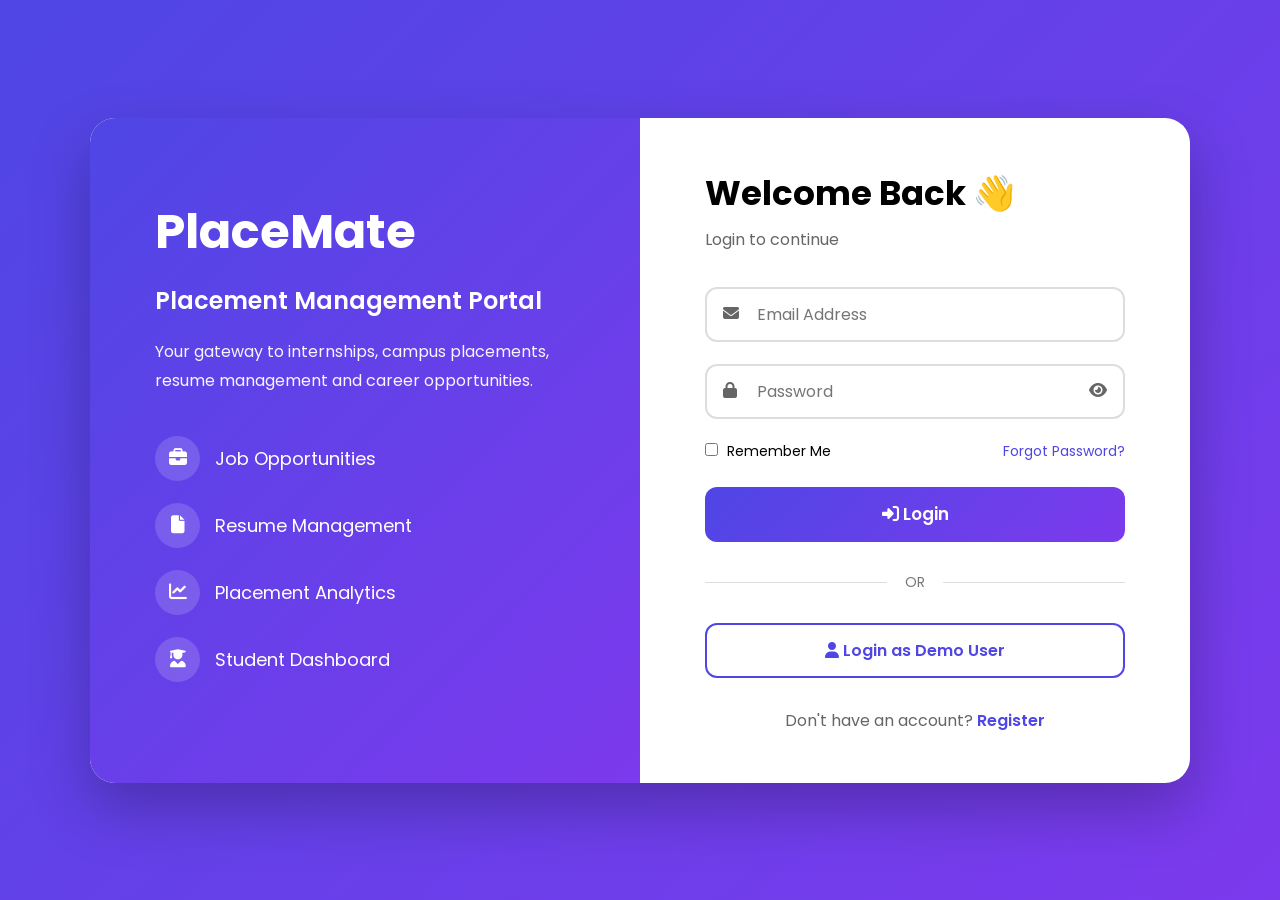
==== applications.html @ 8147e0f6 "Update Website" ====
<!DOCTYPE html>
<html lang="en">

<head>

    <meta charset="UTF-8">

    <meta name="viewport"
          content="width=device-width, initial-scale=1.0">

    <title>PlaceMate | My Applications</title>

    <link rel="stylesheet"
          href="css/applications.css">

    <link rel="stylesheet"
          href="https://cdnjs.cloudflare.com/ajax/libs/font-awesome/6.5.2/css/all.min.css">

</head>

<body>

<!-- ===========================
     Navbar
=========================== -->

<header class="navbar">

    <div class="logo">

        <i class="fa-solid fa-graduation-cap"></i>

        <span>PlaceMate</span>

    </div>

    <nav>

        <a href="dashboard.html">Dashboard</a>

        <a href="companies.html">Companies</a>

        <a href="applications.html" class="active">Applications</a>

        <a href="profile.html">Profile</a>

    </nav>

</header>

<!-- ===========================
     Hero
=========================== -->

<section class="hero">

    <h1>My Applications</h1>

    <p>Track all your placement applications in one place.</p>

</section>

<!-- ===========================
     Statistics
=========================== -->

<section class="stats">

    <div class="stat-card">

        <h2 id="totalApplications">0</h2>

        <span>Total Applied</span>

    </div>

    <div class="stat-card">

        <h2 id="shortlistedCount">0</h2>

        <span>Shortlisted</span>

    </div>

    <div class="stat-card">

        <h2 id="interviewCount">0</h2>

        <span>Interview</span>

    </div>

    <div class="stat-card">

        <h2 id="selectedCount">0</h2>

        <span>Selected</span>

    </div>

</section>

<!-- ===========================
     Filter
=========================== -->

<section class="filter-section">

    <select id="statusFilter">

        <option value="">All Status</option>

        <option>Applied</option>

        <option>Shortlisted</option>

        <option>Interview</option>

        <option>Selected</option>

        <option>Rejected</option>

    </select>

</section>

<!-- ===========================
     Applications List
=========================== -->

<section
        id="applicationsContainer"
        class="applications-grid">

</section>

<!-- ===========================
     Empty State
=========================== -->

<div
    id="emptyState"
    class="empty-state">

    <i class="fa-solid fa-folder-open"></i>

    <h2>No Applications Yet</h2>

    <p>

        Apply to companies from the Companies page.

    </p>

    <a href="companies.html">

        Browse Companies

    </a>

</div>

<!-- ===========================
     Toast
=========================== -->

<div id="toast"></div>

<script src="js/storage.js"></script>

<script src="js/companies.js"></script>
<script src="js/applications.js"></script>

</body>

</html>
---- css/applications.css ----
/* ======================================
   Google Font
====================================== */

@import url('https://fonts.googleapis.com/css2?family=Poppins:wght@300;400;500;600;700;800&display=swap');

/* ======================================
   Reset
====================================== */

*{
    margin:0;
    padding:0;
    box-sizing:border-box;
    font-family:'Poppins',sans-serif;
}

body{

    background:#f5f7fb;

    color:#222;

}

/* ======================================
   Navbar
====================================== */

.navbar{

    display:flex;

    justify-content:space-between;

    align-items:center;

    padding:20px 8%;

    background:#fff;

    box-shadow:0 5px 20px rgba(0,0,0,.08);

    position:sticky;

    top:0;

    z-index:1000;

}

.logo{

    display:flex;

    align-items:center;

    gap:10px;

    font-size:24px;

    font-weight:700;

    color:#4f46e5;

}

.logo i{

    font-size:28px;

}

nav{

    display:flex;

    gap:30px;

}

nav a{

    text-decoration:none;

    color:#555;

    font-weight:500;

    transition:.3s;

}

nav a:hover,
nav .active{

    color:#4f46e5;

}

/* ======================================
   Hero
====================================== */

.hero{

    text-align:center;

    padding:60px 20px;

}

.hero h1{

    font-size:42px;

    margin-bottom:12px;

}

.hero p{

    color:#666;

}

/* ======================================
   Statistics
====================================== */

.stats{

    width:85%;

    margin:auto;

    display:grid;

    grid-template-columns:repeat(auto-fit,minmax(220px,1fr));

    gap:25px;

    margin-bottom:45px;

}

.stat-card{

    background:#fff;

    padding:30px;

    border-radius:18px;

    text-align:center;

    box-shadow:0 10px 25px rgba(0,0,0,.08);

}

.stat-card h2{

    color:#4f46e5;

    font-size:38px;

    margin-bottom:8px;

}

/* ======================================
   Filter
====================================== */

.filter-section{

    width:85%;

    margin:auto;

    margin-bottom:35px;

}

.filter-section select{

    width:260px;

    padding:14px;

    border:2px solid #ddd;

    border-radius:12px;

    outline:none;

    font-size:15px;

}

.filter-section select:focus{

    border-color:#4f46e5;

}

/* ======================================
   Grid
====================================== */

.applications-grid{

    width:85%;

    margin:auto;

    display:grid;

    grid-template-columns:repeat(auto-fit,minmax(350px,1fr));

    gap:25px;

    padding-bottom:60px;

}

/* ======================================
   Card
====================================== */

.application-card{

    background:#fff;

    border-radius:20px;

    padding:25px;

    box-shadow:0 12px 30px rgba(0,0,0,.08);

    transition:.35s;

}

.application-card:hover{

    transform:translateY(-6px);

    box-shadow:0 20px 35px rgba(79,70,229,.15);

}

.company-top{

    display:flex;

    align-items:center;

    gap:18px;

}

.company-top img{

    width:65px;

    height:65px;

    object-fit:contain;

}

.company-name{

    font-size:22px;

    font-weight:700;

}

.role{

    color:#777;

    margin-top:5px;

}

.info{

    margin-top:20px;

    display:grid;

    gap:10px;

}

.info p{

    color:#555;

}

/* ======================================
   Status Badge
====================================== */

.status{

    display:inline-block;

    margin-top:20px;

    padding:10px 18px;

    border-radius:25px;

    color:#fff;

    font-size:14px;

    font-weight:600;

}

.applied{

    background:#3b82f6;

}

.shortlisted{

    background:#f59e0b;

}

.interview{

    background:#8b5cf6;

}

.selected{

    background:#16a34a;

}

.rejected{

    background:#dc2626;

}

/* ======================================
   Buttons
====================================== */

.card-buttons{

    margin-top:25px;

    display:flex;

    gap:15px;

}

.view-btn,
.withdraw-btn{

    flex:1;

    padding:12px;

    border:none;

    border-radius:10px;

    cursor:pointer;

    font-weight:600;

    transition:.3s;

}

.view-btn{

    background:#4f46e5;

    color:#fff;

}

.withdraw-btn{

    background:#ef4444;

    color:#fff;

}

.view-btn:hover{

    background:#3730a3;

}

.withdraw-btn:hover{

    background:#b91c1c;

}

/* ======================================
   Empty State
====================================== */

.empty-state{

    display:none;

    text-align:center;

    padding:80px 20px;

}

.empty-state i{

    font-size:80px;

    color:#4f46e5;

    margin-bottom:20px;

}

.empty-state h2{

    margin-bottom:15px;

}

.empty-state p{

    color:#666;

    margin-bottom:25px;

}

.empty-state a{

    display:inline-block;

    background:#4f46e5;

    color:#fff;

    text-decoration:none;

    padding:14px 25px;

    border-radius:10px;

}

/* ======================================
   Toast
====================================== */

#toast{

    position:fixed;

    bottom:25px;

    right:25px;

    background:#16a34a;

    color:#fff;

    padding:16px 22px;

    border-radius:10px;

    opacity:0;

    transition:.3s;

}

#toast.show{

    opacity:1;

}

/* ======================================
   Responsive
====================================== */

@media(max-width:768px){

    .navbar{

        flex-direction:column;

        gap:18px;

    }

    nav{

        flex-wrap:wrap;

        justify-content:center;

    }

    .stats{

        width:95%;

    }

    .applications-grid{

        width:95%;

    }

    .filter-section{

        width:95%;

    }

    .hero h1{

        font-size:32px;

    }

}
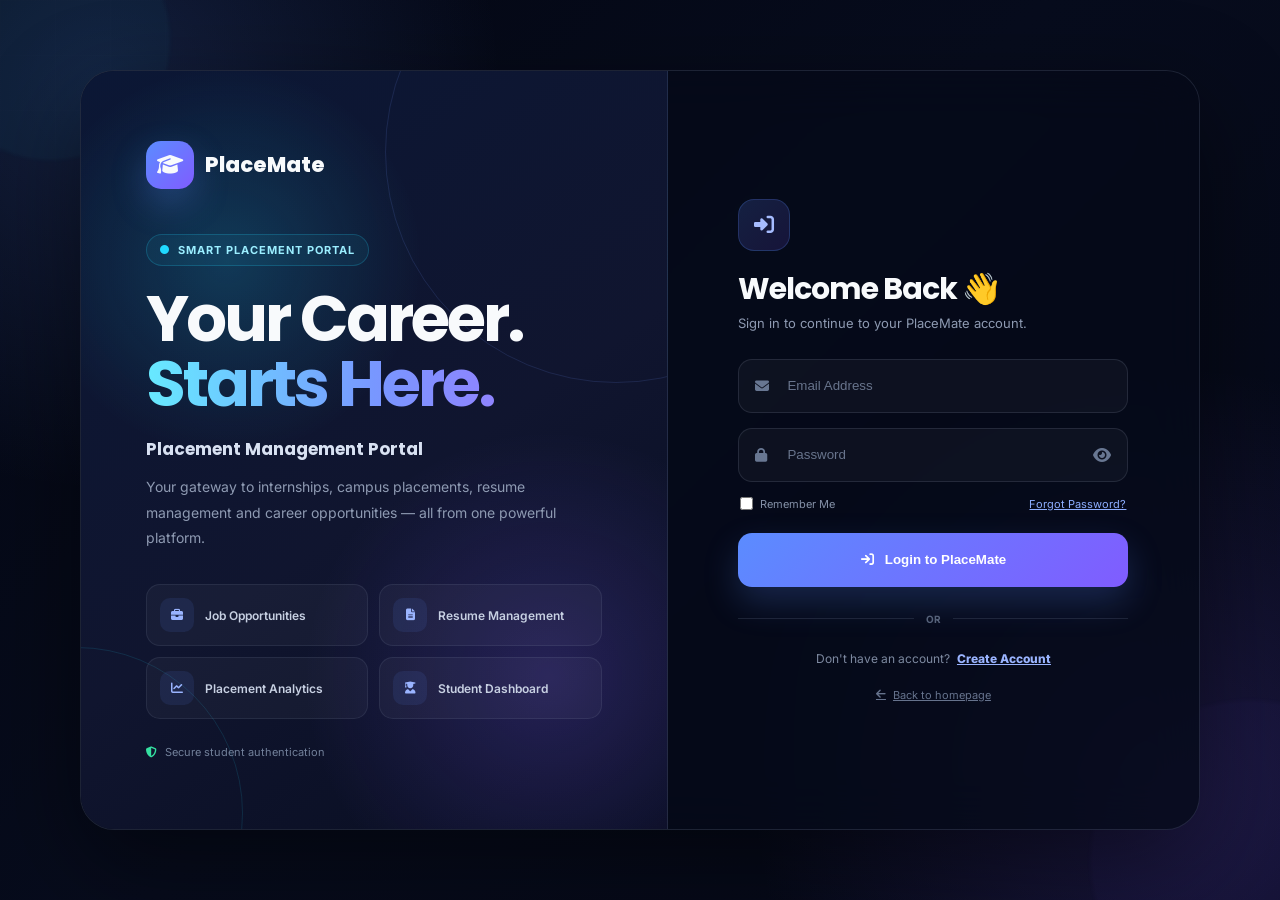
==== commit acc2ce99: "Update Website" ====
--- a/applications.html
+++ b/applications.html
@@ -16,13 +16,1012 @@
     <link rel="stylesheet"
           href="https://cdnjs.cloudflare.com/ajax/libs/font-awesome/6.5.2/css/all.min.css">
 
+    <style>
+
+        /* =========================================================
+           PLACEMATE PREMIUM APPLICATIONS
+           ========================================================= */
+
+        :root {
+            --bg: #050816;
+            --bg-soft: #090d20;
+
+            --card: rgba(15, 21, 47, 0.76);
+            --card-hover: rgba(20, 28, 60, 0.9);
+
+            --border: rgba(255, 255, 255, 0.09);
+
+            --blue: #5b8cff;
+            --cyan: #20d9ff;
+            --purple: #805cff;
+            --pink: #c15cff;
+
+            --green: #42e6a4;
+            --yellow: #ffd15c;
+            --red: #ff647c;
+
+            --text: #f5f7ff;
+            --muted: #98a3c5;
+
+            --radius: 24px;
+        }
+
+        * {
+            margin: 0;
+            padding: 0;
+            box-sizing: border-box;
+        }
+
+        html {
+            scroll-behavior: smooth;
+        }
+
+        body {
+            min-height: 100vh;
+
+            font-family:
+                Inter,
+                "Segoe UI",
+                Arial,
+                sans-serif;
+
+            color: var(--text);
+
+            background:
+                radial-gradient(
+                    circle at 8% 5%,
+                    rgba(91, 140, 255, 0.16),
+                    transparent 28%
+                ),
+                radial-gradient(
+                    circle at 92% 10%,
+                    rgba(128, 92, 255, 0.15),
+                    transparent 30%
+                ),
+                radial-gradient(
+                    circle at 50% 100%,
+                    rgba(32, 217, 255, 0.07),
+                    transparent 35%
+                ),
+                var(--bg);
+
+            overflow-x: hidden;
+        }
+
+        /* =========================================================
+           BACKGROUND GRID
+           ========================================================= */
+
+        body::before {
+            content: "";
+
+            position: fixed;
+            inset: 0;
+
+            pointer-events: none;
+
+            opacity: 0.22;
+
+            background-image:
+                linear-gradient(
+                    rgba(255,255,255,0.025) 1px,
+                    transparent 1px
+                ),
+                linear-gradient(
+                    90deg,
+                    rgba(255,255,255,0.025) 1px,
+                    transparent 1px
+                );
+
+            background-size: 45px 45px;
+
+            mask-image:
+                linear-gradient(
+                    to bottom,
+                    black,
+                    transparent 90%
+                );
+
+            z-index: -2;
+        }
+
+        body::after {
+            content: "";
+
+            position: fixed;
+
+            width: 430px;
+            height: 430px;
+
+            left: 50%;
+            top: 45%;
+
+            transform: translate(-50%, -50%);
+
+            border-radius: 50%;
+
+            background:
+                rgba(91, 140, 255, 0.07);
+
+            filter: blur(110px);
+
+            pointer-events: none;
+
+            z-index: -3;
+        }
+
+        a {
+            text-decoration: none;
+            color: inherit;
+        }
+
+        /* =========================================================
+           NAVBAR
+           ========================================================= */
+
+        .navbar {
+            width: min(1200px, calc(100% - 30px));
+
+            min-height: 74px;
+
+            margin: 18px auto 0;
+
+            padding: 11px 18px 11px 22px;
+
+            display: flex;
+
+            align-items: center;
+
+            justify-content: space-between;
+
+            gap: 20px;
+
+            position: sticky;
+
+            top: 15px;
+
+            z-index: 100;
+
+            border:
+                1px solid var(--border);
+
+            border-radius: 20px;
+
+            background:
+                rgba(8, 12, 30, 0.78);
+
+            backdrop-filter: blur(22px);
+            -webkit-backdrop-filter: blur(22px);
+
+            box-shadow:
+                0 20px 65px rgba(0,0,0,0.28),
+                inset 0 1px rgba(255,255,255,0.04);
+        }
+
+        .logo {
+            display: flex;
+
+            align-items: center;
+
+            gap: 11px;
+
+            font-size: 20px;
+
+            font-weight: 850;
+
+            letter-spacing: -0.5px;
+
+            white-space: nowrap;
+        }
+
+        .logo i {
+            width: 42px;
+            height: 42px;
+
+            display: grid;
+
+            place-items: center;
+
+            border-radius: 13px;
+
+            color: white;
+
+            background:
+                linear-gradient(
+                    135deg,
+                    var(--blue),
+                    var(--purple)
+                );
+
+            box-shadow:
+                0 9px 28px rgba(91,140,255,0.3);
+        }
+
+        .navbar nav {
+            display: flex;
+
+            align-items: center;
+
+            gap: 5px;
+
+            overflow-x: auto;
+
+            scrollbar-width: none;
+        }
+
+        .navbar nav::-webkit-scrollbar {
+            display: none;
+        }
+
+        .navbar nav a {
+            display: flex;
+
+            align-items: center;
+
+            gap: 7px;
+
+            padding: 10px 13px;
+
+            border-radius: 11px;
+
+            color: #9fa9c9;
+
+            font-size: 12px;
+
+            font-weight: 700;
+
+            white-space: nowrap;
+
+            transition: 0.3s ease;
+        }
+
+        .navbar nav a:hover {
+            color: white;
+
+            background:
+                rgba(255,255,255,0.055);
+        }
+
+        .navbar nav a.active {
+            color: white;
+
+            background:
+                linear-gradient(
+                    135deg,
+                    rgba(91,140,255,0.2),
+                    rgba(128,92,255,0.17)
+                );
+
+            border:
+                1px solid rgba(91,140,255,0.2);
+        }
+
+        .navbar nav a.active::after {
+            content: "";
+
+            width: 5px;
+            height: 5px;
+
+            border-radius: 50%;
+
+            background: var(--cyan);
+
+            box-shadow:
+                0 0 10px var(--cyan);
+        }
+
+        /* =========================================================
+           HERO
+           ========================================================= */
+
+        .hero {
+            width: min(1050px, calc(100% - 30px));
+
+            margin: 78px auto 42px;
+
+            text-align: center;
+        }
+
+        .hero::before {
+            content: "✦  APPLICATION TRACKER  ✦";
+
+            display: inline-flex;
+
+            align-items: center;
+            justify-content: center;
+
+            padding: 8px 15px;
+
+            margin-bottom: 19px;
+
+            border:
+                1px solid rgba(91,140,255,0.2);
+
+            border-radius: 100px;
+
+            color: #adbcff;
+
+            background:
+                rgba(91,140,255,0.08);
+
+            font-size: 10px;
+
+            font-weight: 850;
+
+            letter-spacing: 1.8px;
+        }
+
+        .hero h1 {
+            font-size:
+                clamp(40px, 6vw, 67px);
+
+            line-height: 1.04;
+
+            letter-spacing: -2.8px;
+
+            margin-bottom: 15px;
+
+            background:
+                linear-gradient(
+                    100deg,
+                    #ffffff 10%,
+                    #8fb5ff 45%,
+                    #b184ff 75%,
+                    #55ddff
+                );
+
+            -webkit-background-clip: text;
+            background-clip: text;
+
+            color: transparent;
+        }
+
+        .hero p {
+            color: var(--muted);
+
+            font-size: 15px;
+
+            line-height: 1.7;
+        }
+
+        /* =========================================================
+           STATISTICS
+           ========================================================= */
+
+        .stats {
+            width: min(1100px, calc(100% - 30px));
+
+            margin: 0 auto 28px;
+
+            display: grid;
+
+            grid-template-columns:
+                repeat(4, 1fr);
+
+            gap: 15px;
+        }
+
+        .stat-card {
+            position: relative;
+
+            overflow: hidden;
+
+            padding: 22px 18px;
+
+            border:
+                1px solid var(--border);
+
+            border-radius: 20px;
+
+            background:
+                linear-gradient(
+                    145deg,
+                    rgba(19,27,57,0.76),
+                    rgba(8,12,30,0.8)
+                );
+
+            backdrop-filter: blur(18px);
+
+            box-shadow:
+                0 20px 55px rgba(0,0,0,0.2),
+                inset 0 1px rgba(255,255,255,0.035);
+
+            text-align: center;
+
+            transition: 0.35s ease;
+        }
+
+        .stat-card::before {
+            content: "";
+
+            position: absolute;
+
+            width: 120px;
+            height: 120px;
+
+            top: -65px;
+            right: -45px;
+
+            border-radius: 50%;
+
+            background:
+                rgba(91,140,255,0.1);
+
+            filter: blur(25px);
+        }
+
+        .stat-card:hover {
+            transform: translateY(-6px);
+
+            border-color:
+                rgba(91,140,255,0.28);
+
+            box-shadow:
+                0 28px 70px rgba(0,0,0,0.32);
+        }
+
+        .stat-card h2 {
+            position: relative;
+
+            margin-bottom: 6px;
+
+            font-size: 29px;
+
+            letter-spacing: -1px;
+
+            background:
+                linear-gradient(
+                    135deg,
+                    white,
+                    #82a8ff
+                );
+
+            -webkit-background-clip: text;
+            background-clip: text;
+
+            color: transparent;
+        }
+
+        .stat-card span {
+            color: #7e89aa;
+
+            font-size: 11px;
+
+            font-weight: 750;
+
+            text-transform: uppercase;
+
+            letter-spacing: 0.7px;
+        }
+
+        /* Individual stat accents */
+
+        .stat-card:nth-child(2) h2 {
+            background:
+                linear-gradient(
+                    135deg,
+                    #fff,
+                    var(--cyan)
+                );
+
+            -webkit-background-clip: text;
+            background-clip: text;
+            color: transparent;
+        }
+
+        .stat-card:nth-child(3) h2 {
+            background:
+                linear-gradient(
+                    135deg,
+                    #fff,
+                    var(--purple)
+                );
+
+            -webkit-background-clip: text;
+            background-clip: text;
+            color: transparent;
+        }
+
+        .stat-card:nth-child(4) h2 {
+            background:
+                linear-gradient(
+                    135deg,
+                    #fff,
+                    var(--green)
+                );
+
+            -webkit-background-clip: text;
+            background-clip: text;
+            color: transparent;
+        }
+
+        /* =========================================================
+           FILTER
+           ========================================================= */
+
+        .filter-section {
+            width: min(1100px, calc(100% - 30px));
+
+            margin: 0 auto 25px;
+
+            display: flex;
+
+            justify-content: flex-end;
+        }
+
+        #statusFilter {
+            width: 220px;
+
+            height: 48px;
+
+            padding:
+                0 40px 0 15px;
+
+            color: #cbd4ef;
+
+            background:
+                rgba(12,18,42,0.76);
+
+            border:
+                1px solid rgba(255,255,255,0.08);
+
+            border-radius: 13px;
+
+            outline: none;
+
+            font-size: 12px;
+
+            font-weight: 700;
+
+            cursor: pointer;
+
+            appearance: none;
+
+            background-image:
+                linear-gradient(
+                    45deg,
+                    transparent 50%,
+                    #7885a8 50%
+                ),
+                linear-gradient(
+                    135deg,
+                    #7885a8 50%,
+                    transparent 50%
+                );
+
+            background-position:
+                calc(100% - 17px) 20px,
+                calc(100% - 12px) 20px;
+
+            background-size:
+                5px 5px,
+                5px 5px;
+
+            background-repeat: no-repeat;
+
+            transition: 0.25s ease;
+        }
+
+        #statusFilter:hover,
+        #statusFilter:focus {
+            border-color:
+                rgba(91,140,255,0.4);
+
+            box-shadow:
+                0 0 0 4px rgba(91,140,255,0.06);
+        }
+
+        #statusFilter option {
+            color: #111;
+            background: white;
+        }
+
+        /* =========================================================
+           APPLICATION GRID
+           ========================================================= */
+
+        .applications-grid {
+            width: min(1100px, calc(100% - 30px));
+
+            margin: auto;
+
+            display: grid;
+
+            grid-template-columns:
+                repeat(2, minmax(0, 1fr));
+
+            gap: 18px;
+
+            padding-bottom: 35px;
+        }
+
+        /* =========================================================
+           DYNAMIC APPLICATION CARDS
+           ========================================================= */
+
+        .applications-grid > * {
+            position: relative;
+
+            overflow: hidden;
+
+            padding: 23px;
+
+            min-height: 210px;
+
+            border:
+                1px solid var(--border);
+
+            border-radius: 22px;
+
+            background:
+                linear-gradient(
+                    145deg,
+                    rgba(19,27,57,0.78),
+                    rgba(8,12,30,0.82)
+                );
+
+            backdrop-filter: blur(18px);
+
+            box-shadow:
+                0 20px 55px rgba(0,0,0,0.23),
+                inset 0 1px rgba(255,255,255,0.035);
+
+            transition:
+                transform 0.35s ease,
+                border-color 0.35s ease,
+                box-shadow 0.35s ease;
+        }
+
+        .applications-grid > *::before {
+            content: "";
+
+            position: absolute;
+
+            width: 160px;
+            height: 160px;
+
+            top: -75px;
+            right: -60px;
+
+            border-radius: 50%;
+
+            background:
+                rgba(91,140,255,0.1);
+
+            filter: blur(30px);
+
+            pointer-events: none;
+        }
+
+        .applications-grid > *:hover {
+            transform: translateY(-6px);
+
+            border-color:
+                rgba(91,140,255,0.3);
+
+            box-shadow:
+                0 30px 70px rgba(0,0,0,0.35);
+        }
+
+        .applications-grid h2,
+        .applications-grid h3,
+        .applications-grid h4 {
+            color: white;
+        }
+
+        .applications-grid p {
+            color: var(--muted);
+
+            line-height: 1.65;
+
+            font-size: 12px;
+        }
+
+        /* Common dynamic status badges */
+
+        .applications-grid .status,
+        .applications-grid [class*="status"] {
+            border-radius: 100px;
+        }
+
+        /* =========================================================
+           EMPTY STATE
+           ========================================================= */
+
+        .empty-state {
+            width: min(600px, calc(100% - 30px));
+
+            margin: 10px auto 80px;
+
+            padding: 50px 25px;
+
+            text-align: center;
+
+            border:
+                1px dashed rgba(255,255,255,0.12);
+
+            border-radius: 25px;
+
+            background:
+                rgba(12,18,42,0.5);
+
+            backdrop-filter: blur(15px);
+
+            box-shadow:
+                inset 0 1px rgba(255,255,255,0.03);
+        }
+
+        .empty-state i {
+            width: 75px;
+            height: 75px;
+
+            display: grid;
+
+            place-items: center;
+
+            margin: 0 auto 20px;
+
+            border-radius: 22px;
+
+            color: #7fa5ff;
+
+            background:
+                rgba(91,140,255,0.09);
+
+            border:
+                1px solid rgba(91,140,255,0.15);
+
+            font-size: 27px;
+        }
+
+        .empty-state h2 {
+            margin-bottom: 9px;
+
+            color: white;
+
+            font-size: 23px;
+
+            letter-spacing: -0.5px;
+        }
+
+        .empty-state p {
+            margin-bottom: 23px;
+
+            color: var(--muted);
+
+            font-size: 13px;
+        }
+
+        .empty-state a {
+            display: inline-flex;
+
+            align-items: center;
+
+            justify-content: center;
+
+            gap: 8px;
+
+            padding: 12px 19px;
+
+            border-radius: 12px;
+
+            color: white;
+
+            background:
+                linear-gradient(
+                    135deg,
+                    var(--blue),
+                    var(--purple)
+                );
+
+            font-size: 12px;
+
+            font-weight: 800;
+
+            box-shadow:
+                0 12px 30px rgba(91,140,255,0.2);
+
+            transition: 0.3s ease;
+        }
+
+        .empty-state a:hover {
+            transform: translateY(-3px);
+
+            box-shadow:
+                0 18px 40px rgba(91,140,255,0.3);
+        }
+
+        .empty-state a::after {
+            content: "→";
+
+            font-size: 16px;
+        }
+
+        /* =========================================================
+           TOAST
+           ========================================================= */
+
+        #toast {
+            position: fixed;
+
+            right: 22px;
+            bottom: 22px;
+
+            min-width: 250px;
+
+            padding: 14px 17px;
+
+            color: white;
+
+            border:
+                1px solid rgba(91,140,255,0.25);
+
+            border-radius: 14px;
+
+            background:
+                rgba(10,16,38,0.94);
+
+            backdrop-filter: blur(18px);
+
+            box-shadow:
+                0 20px 60px rgba(0,0,0,0.45);
+
+            z-index: 2000;
+
+            font-size: 12px;
+        }
+
+        /* =========================================================
+           RESPONSIVE
+           ========================================================= */
+
+        @media (max-width: 900px) {
+
+            .stats {
+                grid-template-columns:
+                    repeat(2, 1fr);
+            }
+
+            .applications-grid {
+                grid-template-columns:
+                    1fr;
+            }
+        }
+
+        @media (max-width: 700px) {
+
+            .navbar {
+                width:
+                    calc(100% - 18px);
+
+                flex-direction: column;
+
+                align-items: stretch;
+
+                padding: 12px;
+
+                border-radius: 17px;
+            }
+
+            .logo {
+                justify-content: center;
+            }
+
+            .navbar nav {
+                justify-content: center;
+            }
+
+            .hero {
+                margin-top: 55px;
+            }
+
+            .filter-section {
+                justify-content: stretch;
+            }
+
+            #statusFilter {
+                width: 100%;
+            }
+        }
+
+        @media (max-width: 480px) {
+
+            .hero,
+            .stats,
+            .filter-section,
+            .applications-grid {
+                width:
+                    calc(100% - 20px);
+            }
+
+            .hero h1 {
+                font-size: 40px;
+
+                letter-spacing: -2px;
+            }
+
+            .hero p {
+                font-size: 13px;
+            }
+
+            .stats {
+                grid-template-columns:
+                    repeat(2, 1fr);
+
+                gap: 10px;
+            }
+
+            .stat-card {
+                padding: 19px 10px;
+
+                border-radius: 17px;
+            }
+
+            .stat-card h2 {
+                font-size: 25px;
+            }
+
+            .stat-card span {
+                font-size: 9px;
+            }
+
+            .applications-grid > * {
+                padding: 20px;
+
+                border-radius: 20px;
+            }
+
+            .empty-state {
+                padding: 40px 18px;
+
+                border-radius: 20px;
+            }
+
+            #toast {
+                left: 12px;
+                right: 12px;
+
+                min-width: 0;
+            }
+        }
+
+        /* =========================================================
+           ACCESSIBILITY
+           ========================================================= */
+
+        a:focus-visible,
+        select:focus-visible,
+        button:focus-visible {
+            outline:
+                2px solid var(--cyan);
+
+            outline-offset: 3px;
+        }
+
+        @media (prefers-reduced-motion: reduce) {
+
+            *,
+            *::before,
+            *::after {
+                animation: none !important;
+
+                transition: none !important;
+
+                scroll-behavior: auto !important;
+            }
+        }
+
+    </style>
+
 </head>
 
+
 <body>
 
-<!-- ===========================
-     Navbar
-=========================== -->
+
+<!-- =========================================================
+     NAVBAR
+     ========================================================= -->
 
 <header class="navbar">
 
@@ -34,38 +1033,71 @@
 
     </div>
 
+
     <nav>
 
-        <a href="dashboard.html">Dashboard</a>
-
-        <a href="companies.html">Companies</a>
-
-        <a href="applications.html" class="active">Applications</a>
-
-        <a href="profile.html">Profile</a>
+        <a href="dashboard.html">
+
+            <i class="fa-solid fa-chart-line"></i>
+
+            Dashboard
+
+        </a>
+
+
+        <a href="companies.html">
+
+            <i class="fa-solid fa-building"></i>
+
+            Companies
+
+        </a>
+
+
+        <a href="applications.html" class="active">
+
+            <i class="fa-solid fa-file-circle-check"></i>
+
+            Applications
+
+        </a>
+
+
+        <a href="profile.html">
+
+            <i class="fa-solid fa-user"></i>
+
+            Profile
+
+        </a>
 
     </nav>
 
 </header>
 
-<!-- ===========================
-     Hero
-=========================== -->
+
+<!-- =========================================================
+     HERO
+     ========================================================= -->
 
 <section class="hero">
 
     <h1>My Applications</h1>
 
-    <p>Track all your placement applications in one place.</p>
+    <p>
+        Track all your placement applications in one place.
+    </p>
 
 </section>
 
-<!-- ===========================
-     Statistics
-=========================== -->
+
+<!-- =========================================================
+     STATISTICS
+     ========================================================= -->
 
 <section class="stats">
 
+
     <div class="stat-card">
 
         <h2 id="totalApplications">0</h2>
@@ -74,6 +1106,7 @@
 
     </div>
 
+
     <div class="stat-card">
 
         <h2 id="shortlistedCount">0</h2>
@@ -82,6 +1115,7 @@
 
     </div>
 
+
     <div class="stat-card">
 
         <h2 id="interviewCount">0</h2>
@@ -90,6 +1124,7 @@
 
     </div>
 
+
     <div class="stat-card">
 
         <h2 id="selectedCount">0</h2>
@@ -98,11 +1133,13 @@
 
     </div>
 
+
 </section>
 
-<!-- ===========================
-     Filter
-=========================== -->
+
+<!-- =========================================================
+     FILTER
+     ========================================================= -->
 
 <section class="filter-section">
 
@@ -124,19 +1161,21 @@
 
 </section>
 
-<!-- ===========================
-     Applications List
-=========================== -->
+
+<!-- =========================================================
+     APPLICATIONS
+     ========================================================= -->
 
 <section
-        id="applicationsContainer"
-        class="applications-grid">
+    id="applicationsContainer"
+    class="applications-grid">
 
 </section>
 
-<!-- ===========================
-     Empty State
-=========================== -->
+
+<!-- =========================================================
+     EMPTY STATE
+     ========================================================= -->
 
 <div
     id="emptyState"
@@ -147,30 +1186,34 @@
     <h2>No Applications Yet</h2>
 
     <p>
-
         Apply to companies from the Companies page.
-
     </p>
 
     <a href="companies.html">
-
         Browse Companies
-
     </a>
 
 </div>
 
-<!-- ===========================
-     Toast
-=========================== -->
+
+<!-- =========================================================
+     TOAST
+     ========================================================= -->
 
 <div id="toast"></div>
 
+
+<!-- =========================================================
+     EXISTING SCRIPTS
+     ========================================================= -->
+
 <script src="js/storage.js"></script>
 
 <script src="js/companies.js"></script>
+
 <script src="js/applications.js"></script>
 
+
 </body>
 
 </html>
